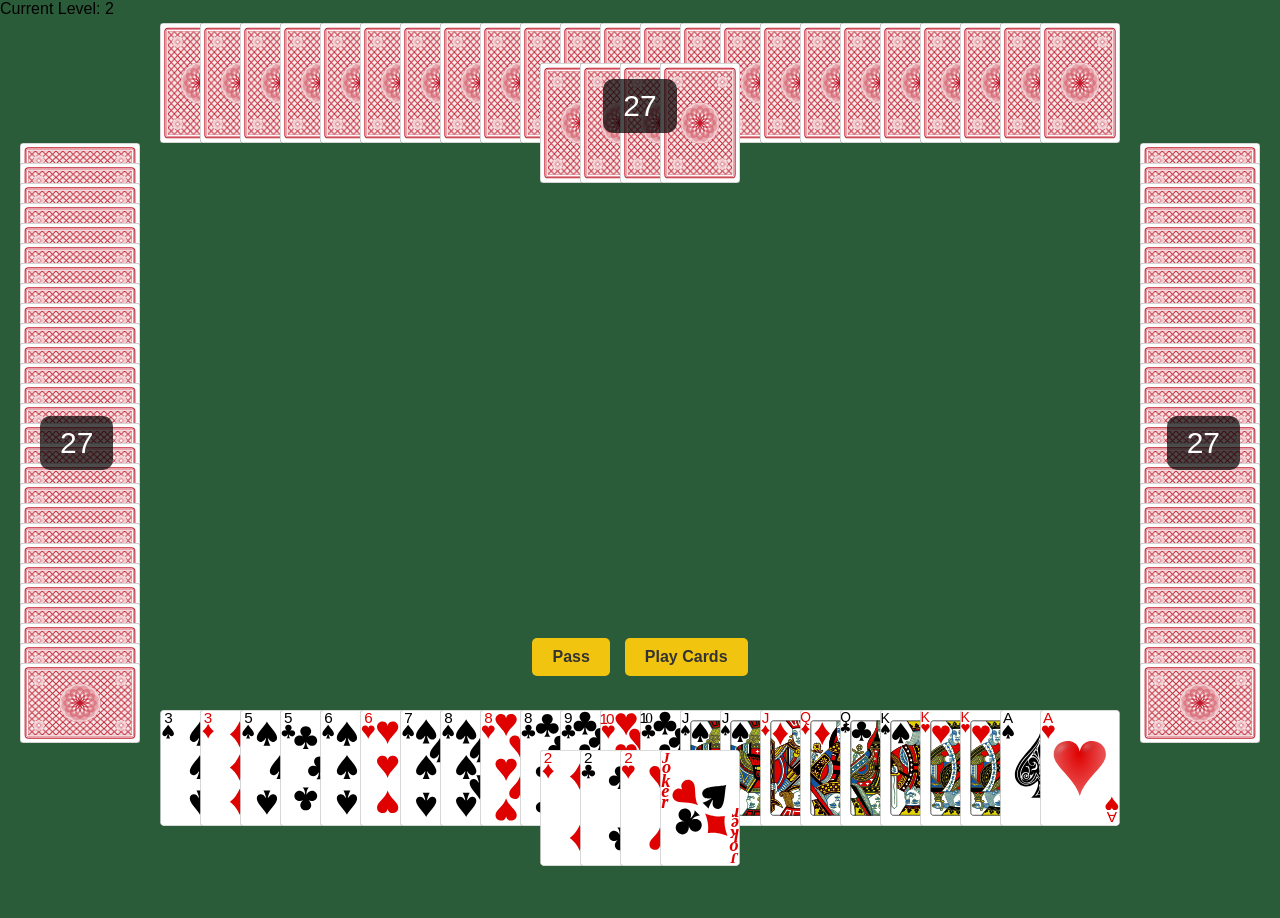
==== index.html @ 40f73562 "added card counts for opponents, bot full house move searching, fixing centering for top player" ====
<!DOCTYPE html>
<html lang="en">
  <head>
    <meta charset="UTF-8">
    <meta name="viewport" content="width=device-width, initial-scale=1.0">
    <title>Guan Dan</title>
    <link rel="stylesheet" href="styles/table.css">
    <link rel="stylesheet" href="styles/cards.css">
  </head>
  <body>
    <div>Current Level: 2</div>

    <main id="game-container">
      <div id="player-top" class="player-area opponent">
        <div id="count-top" class="card-count"></div>
      </div>
      <div id="player-left" class="player-area opponent">
        <div id="count-left" class="card-count"></div>
      </div>
      <div id="player-right" class="player-area opponent">
        <div id="count-right" class="card-count"></div>
      </div>

      <div id="center-table">
        <p id="trick-player"></p>
        <div id="trick-pile"></div>
        <p id="trick-info"></p> 
      </div>

      <div id="player-bottom" class="player-area human">
        <div id="hand-container"></div>
        
        <div id="action-bar">
          <button id="button-pass" class="action-button">Pass</button>
          <button id="button-play" class="action-button">Play Cards</button>
        </div>
      </div>
    </main>
    <script src="scripts/ui.js" type="module"></script>
  </body>
</html>
---- styles/table.css ----
body {
  background-color: #2b5c3a;
  margin: 0;
  padding: 0;
  overflow: hidden;
  font-family: Arial, Helvetica, sans-serif;
}

#game-container {
  display: grid;
  grid-template-columns: 150px 1fr 150px;
  grid-template-rows: 150px 1fr auto; 
  grid-template-areas:
    ". top ."
    "left center right"
    ". bottom .";
  height: 100vh;
  width: 100vw;
}

#player-top { grid-area: top; }
#player-left { grid-area: left; }
#player-right { grid-area: right; }
#center-table { 
  grid-area: center; 
  display: flex;
  flex-direction: column;
  justify-content: center;
  align-items: center;
}
#player-bottom { 
  grid-area: bottom;
  align-items: flex-end;
  padding-bottom: 50px;
}

.player-area {
  display: flex;
  justify-content: center;
  align-items: center;
  position: relative;

  min-width: 0;
  min-height: 0;

  width: 100%;
  height: 100%;

  box-sizing: border-box;
}

#player-left {
  justify-content: flex-start;
  padding-left: 40px;
}

#player-right {
  justify-content: flex-end;
  padding-right: 40px;
}

.horizontal-hand {
  display: flex;
  justify-content: center;
  flex-wrap: wrap;
  margin-top: 100px;
  width: 100%;
  margin-left: 40px;
}

.vertical-hand-right {
  display: flex;
  flex-direction: column;
  align-items: center;
  flex-wrap: wrap-reverse;

  height: 100%;
  padding-top: 100px;

  align-content: flex-start;
  justify-content: center;
}

.vertical-hand-left {
  display: flex;
  flex-direction: column;
  align-items: center;
  flex-wrap: wrap;

  height: 100%;
  padding-top: 100px;


  align-content: flex-start;
  justify-content: center;
}

#hand-container {
  display: flex;
  justify-content: center;
  flex-wrap: wrap;
  padding-top: 70px;
}

#action-bar {
  position: absolute;
  top: -80px;
  display: flex;
  gap: 15px;
}

.action-button {
  padding: 10px 20px;
  font-size: 16px;
  font-weight: bold;
  border: none;
  border-radius: 5px;
  background-color: #f1c40f;
  color: #333;
  cursor: pointer;
}

.action-button:hover {
  background-color: #f39c12;
}

#trick-pile {
  display: flex;
  justify-content: center;
  align-items: center;
  padding-top: -100px;
}

#trick-info,
#trick-player {
  color: white;
  font-size: 24px;
  font-weight: bold;
  letter-spacing: 2px;
  text-transform: uppercase;
}

.pass-indicator {
  position: absolute;
  color: white;
  font-weight: bold;
  font-size: 20px;
  letter-spacing: 2px;
  pointer-events: none;
}

#player-bottom .pass-indicator { top: -120px; }
#player-left .pass-indicator { right: -100px; }
#player-right .pass-indicator { left: -100px; }
#player-top .pass-indicator { top: 180px; }

.card-count {
  position: absolute;
  z-index: 20;
  font-size: 30px;
  background-color: rgba(0, 0, 0, 0.7);
  border-radius: 10px;
  color: white;
  padding: 10px 20px;
}

#player-top .card-count { bottom: 35px; }
---- styles/cards.css ----
.card {
  width: 80px;
  height: 120px;
  background-color: transparent;
  background-size: contain;
  background-repeat: no-repeat;
  background-position: center;
  margin-left: -40px;
  margin-top: -80px;
  cursor: pointer;
  position: relative;
  top: 0;
  transition: top 0.1s ease-out;
}

.card-back {
  width: 80px;
  height: 120px;
  background-color: white;
  background-image: url('../images/player_card_back_design_3_red.svg');
  background-size: 100% 100%;
  border-radius: 3px;
  cursor: default;
  position: relative;
  margin-left: -40px;
  margin-top: -80px;
}

.card.row-start {
  margin-left: 0;
}

.card-back-vertical {
  transform: rotate(90deg);
}

.card:hover {
  top: -15px;
}

.card.staged {
  top: -30px;
}

.card::after {
  content: '';
  position: absolute;
  left: 0;
  bottom: -30px;
  width: 100%;
  height: 30px; 
}

.vertical-hand-left .card-back,
.vertical-hand-right .card-back {
  margin-left: 0;
  margin-top: -100px;
}

.played-card {
  margin-left: 0;
  margin-top: 0;
  cursor: default;
  pointer-events: none;
}
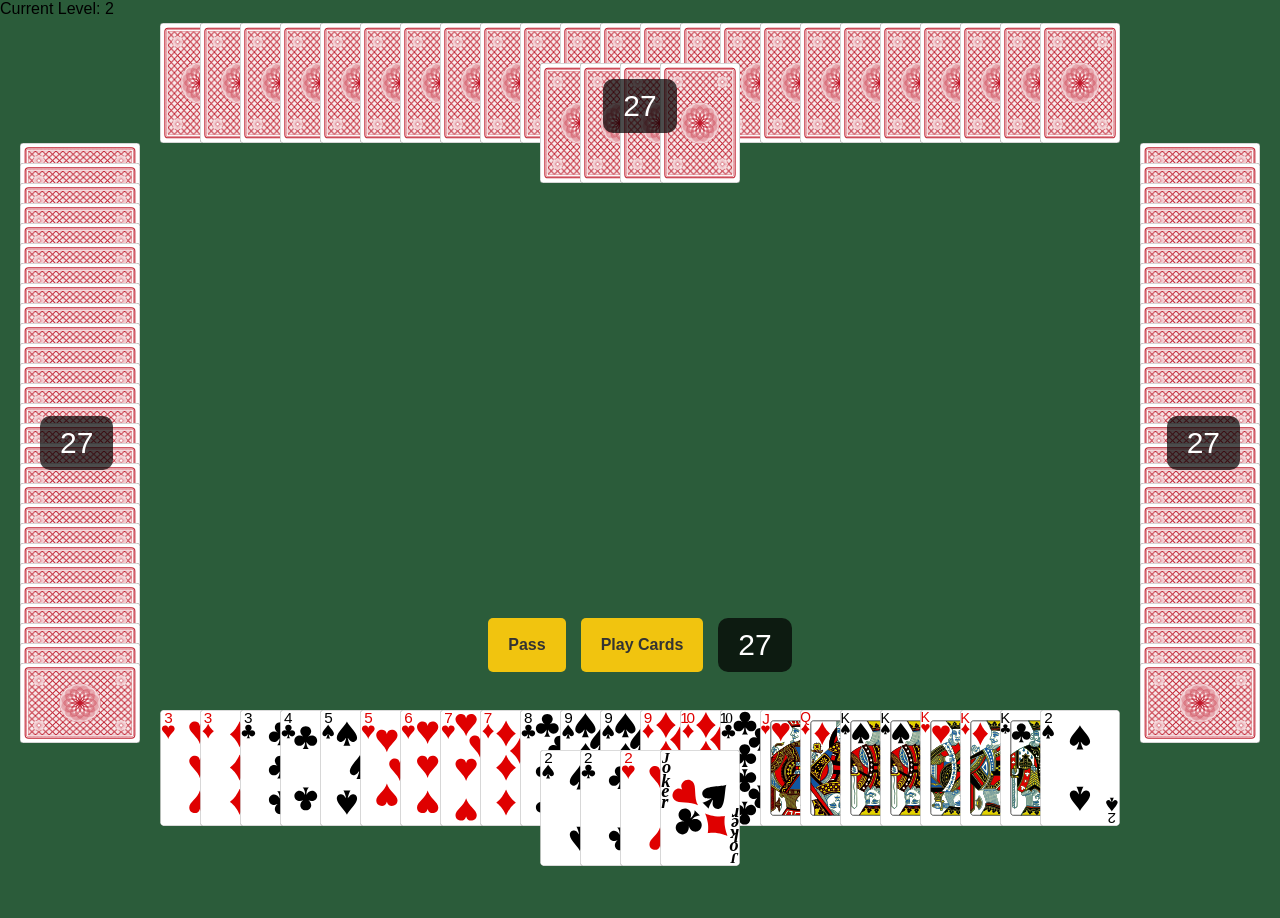
==== commit daf49368: "fix ambiguous full house wild card use" ====
--- a/index.html
+++ b/index.html
@@ -33,6 +33,7 @@
         <div id="action-bar">
           <button id="button-pass" class="action-button">Pass</button>
           <button id="button-play" class="action-button">Play Cards</button>
+          <div id="count-bottom" class="card-count"></div>
         </div>
       </div>
     </main>
--- a/styles/table.css
+++ b/styles/table.css
@@ -104,7 +104,7 @@
 
 #action-bar {
   position: absolute;
-  top: -80px;
+  top: -100px;
   display: flex;
   gap: 15px;
 }
@@ -164,4 +164,7 @@
   padding: 10px 20px;
 }
 
-#player-top .card-count { bottom: 35px; }+#player-top .card-count { bottom: 35px; }
+#player-bottom .card-count { 
+  position: static;
+}
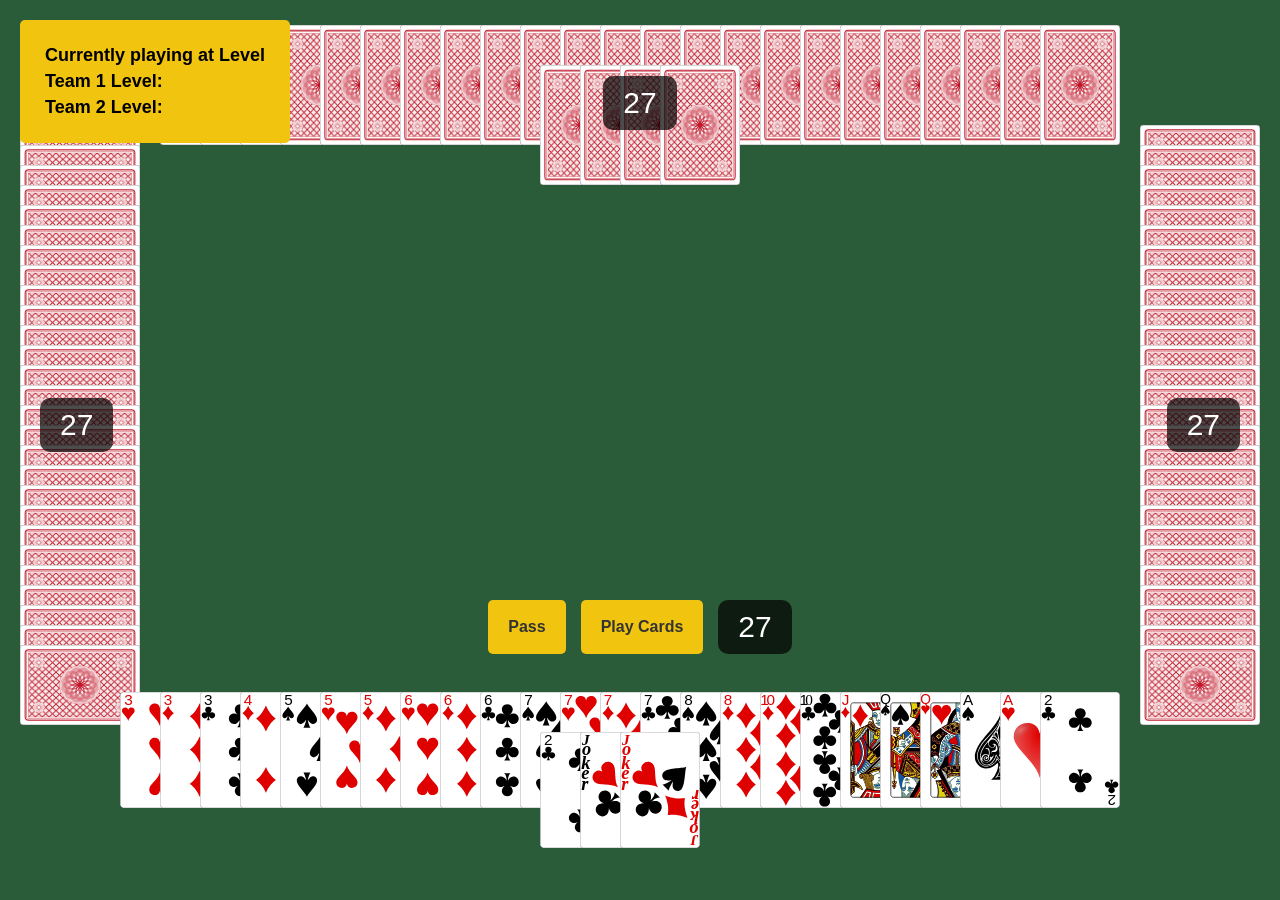
==== commit 960fa02a: "start leveling up system" ====
--- a/index.html
+++ b/index.html
@@ -8,7 +8,11 @@
     <link rel="stylesheet" href="styles/cards.css">
   </head>
   <body>
-    <div>Current Level: 2</div>
+    <div id="levels-container">
+      <div>Currently playing at Level</div>
+      <div>Team 1 Level:</div>
+      <div>Team 2 Level:</div>
+    </div>
 
     <main id="game-container">
       <div id="player-top" class="player-area opponent">
--- a/styles/table.css
+++ b/styles/table.css
@@ -63,7 +63,7 @@
   display: flex;
   justify-content: center;
   flex-wrap: wrap;
-  margin-top: 100px;
+  margin-top: 140px;
   width: 100%;
   margin-left: 40px;
 }
@@ -149,7 +149,7 @@
   pointer-events: none;
 }
 
-#player-bottom .pass-indicator { top: -120px; }
+#player-bottom .pass-indicator { top: -150px; }
 #player-left .pass-indicator { right: -100px; }
 #player-right .pass-indicator { left: -100px; }
 #player-top .pass-indicator { top: 180px; }
@@ -164,7 +164,22 @@
   padding: 10px 20px;
 }
 
-#player-top .card-count { bottom: 35px; }
+#player-top .card-count { bottom: 20px; }
 #player-bottom .card-count { 
   position: static;
+}
+
+#levels-container {
+  display: inline-flex;
+  flex-direction: column;
+  row-gap: 5px;
+  margin: 20px;
+  background-color: #f1c40f;
+  border-radius: 5px;
+  padding: 25px;
+  font-size: 18px;
+  font-weight: bold;
+  z-index: 100;
+
+  position: absolute;
 }
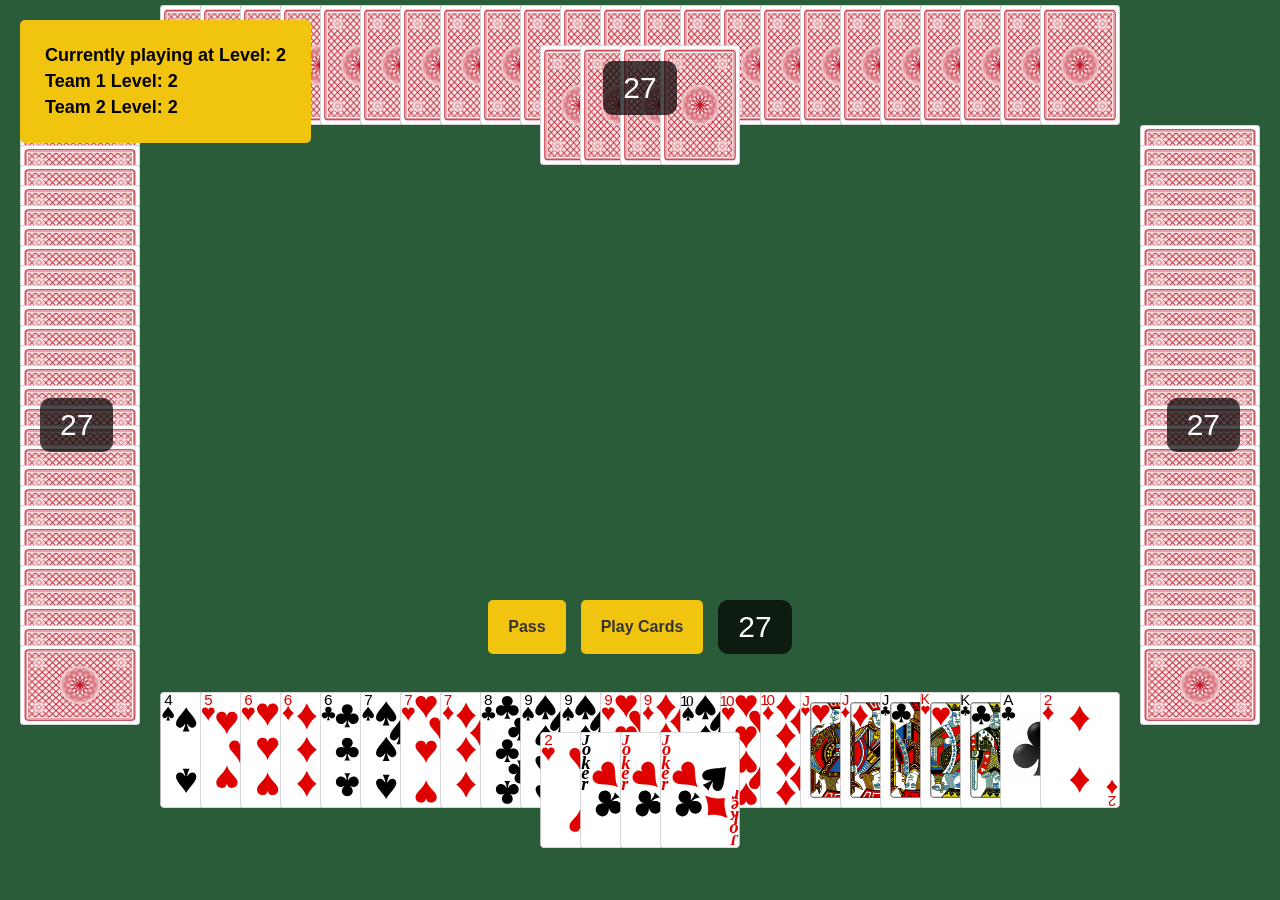
==== commit 32a056e6: "interactive level displays and start new round button appears to start a new round" ====
--- a/index.html
+++ b/index.html
@@ -9,9 +9,9 @@
   </head>
   <body>
     <div id="levels-container">
-      <div>Currently playing at Level</div>
-      <div>Team 1 Level:</div>
-      <div>Team 2 Level:</div>
+      <div id="ui-current-level">Currently playing at Level </div>
+      <div id="ui-team1-level">Team 1 Level: </div>
+      <div id="ui-team2-level">Team 2 Level: </div>
     </div>
 
     <main id="game-container">
@@ -37,6 +37,7 @@
         <div id="action-bar">
           <button id="button-pass" class="action-button">Pass</button>
           <button id="button-play" class="action-button">Play Cards</button>
+          <button id="button-next-round" class="action-button">Start Next Round</button>
           <div id="count-bottom" class="card-count"></div>
         </div>
       </div>
--- a/styles/table.css
+++ b/styles/table.css
@@ -63,7 +63,7 @@
   display: flex;
   justify-content: center;
   flex-wrap: wrap;
-  margin-top: 140px;
+  margin-top: 100px;
   width: 100%;
   margin-left: 40px;
 }
@@ -124,6 +124,16 @@
   background-color: #f39c12;
 }
 
+#button-next-round {
+  display: none;
+  background-color: #e74c3c;
+  color: white;
+}
+
+#button-next-round:hover {
+  background-color: #be1e1e;
+}
+
 #trick-pile {
   display: flex;
   justify-content: center;
@@ -164,7 +174,7 @@
   padding: 10px 20px;
 }
 
-#player-top .card-count { bottom: 20px; }
+#player-top .card-count { bottom: 35px; }
 #player-bottom .card-count { 
   position: static;
 }
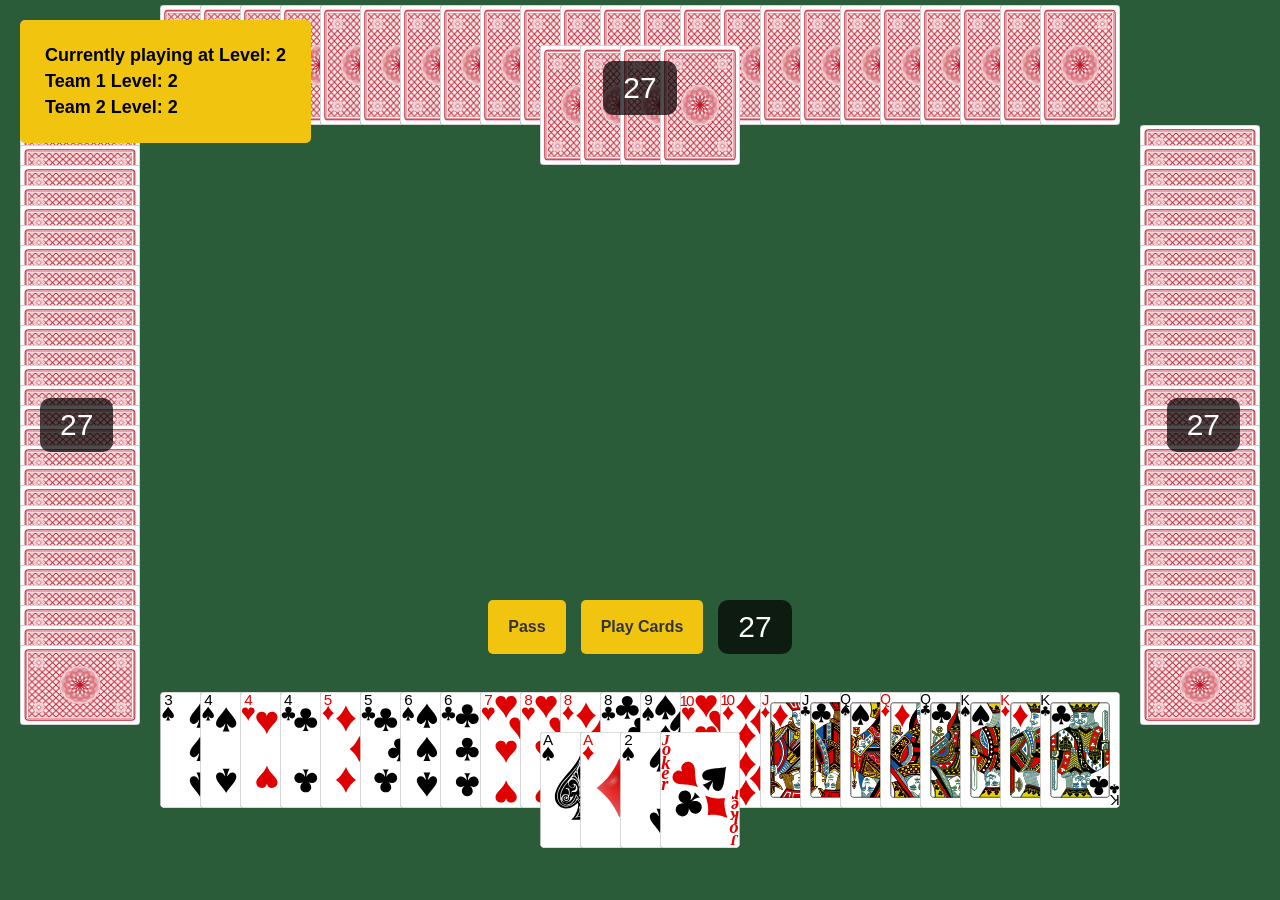
==== commit bd36e882: "rank indicators and victory banners" ====
--- a/index.html
+++ b/index.html
@@ -12,6 +12,11 @@
       <div id="ui-current-level">Currently playing at Level </div>
       <div id="ui-team1-level">Team 1 Level: </div>
       <div id="ui-team2-level">Team 2 Level: </div>
+    </div>
+
+    <div id="victory-banner">
+      <h1 id="victory-title">TEAM X WINS!</h1>
+      <p id="victory-subtitle">Promoted Y Level(s)!</p>
     </div>
 
     <main id="game-container">
--- a/styles/table.css
+++ b/styles/table.css
@@ -192,4 +192,41 @@
   z-index: 100;
 
   position: absolute;
+}
+
+.rank-indicator {
+  position: absolute;
+  z-index: 50;
+  font-size: 32px;
+  font-weight: bold;
+  padding: 20px 25px;
+  border-radius: 50%;
+  border: 4px solid white;
+  pointer-events: none;
+}
+
+#player-top .rank-indicator { top: 30%; }
+#player-bottom .rank-indicator { bottom: 30%; }
+
+#victory-banner {
+  display: none;
+  position: absolute;
+  top: 23%;
+  left: 50%;
+  transform: translate(-50%, -50%);
+  background-color: rgba(0, 0, 0, 0.85);
+  color: #f1c40f;
+  padding: 10px 40px;
+  border-radius: 15px;
+
+  text-align: center;
+}
+
+#victory-title {
+  font-weight: bold;
+  letter-spacing: 4px;
+}
+
+#victory-subtitle {
+  font-size: 18px;
 }
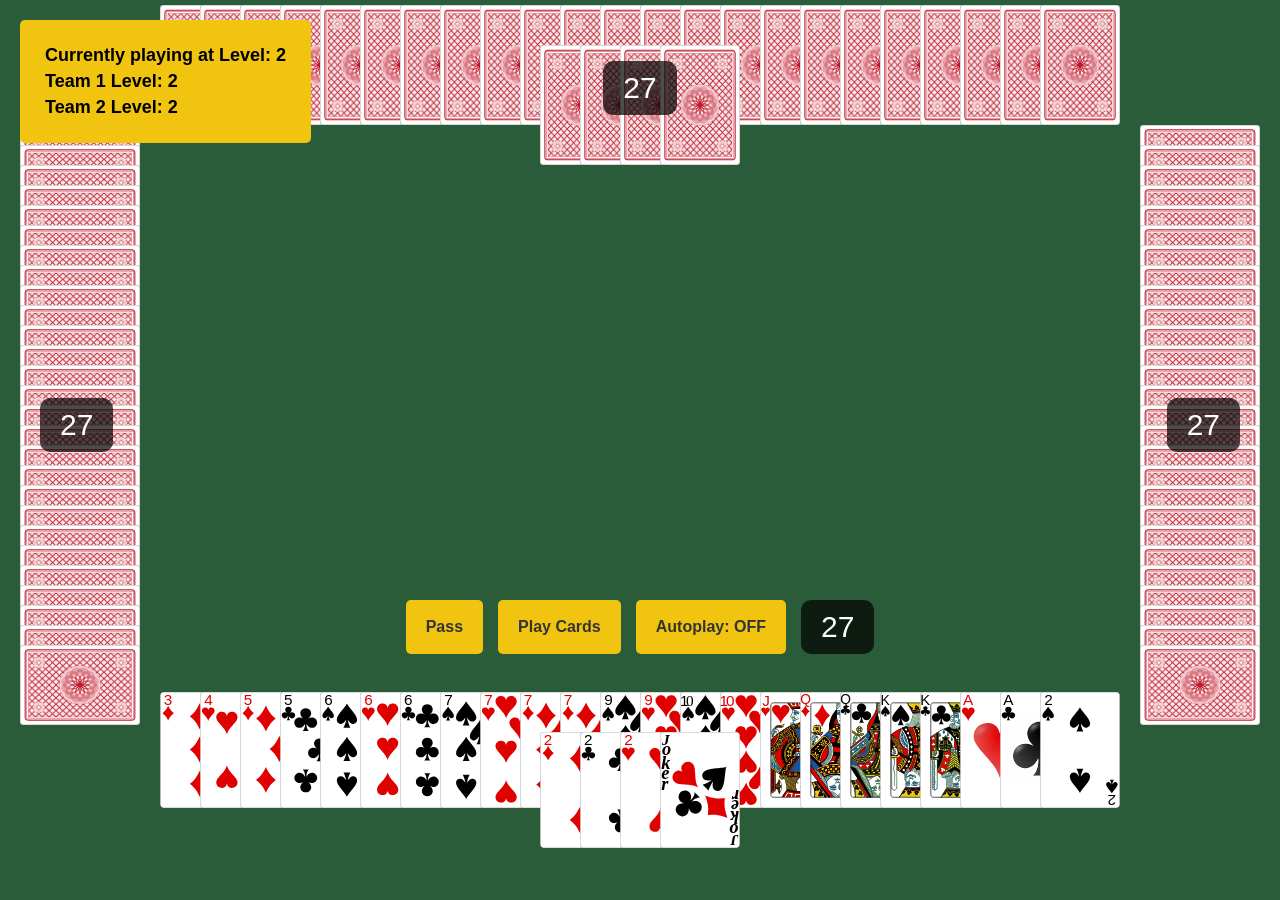
==== commit 76f30a72: "autoplay button" ====
--- a/index.html
+++ b/index.html
@@ -42,6 +42,9 @@
         <div id="action-bar">
           <button id="button-pass" class="action-button">Pass</button>
           <button id="button-play" class="action-button">Play Cards</button>
+
+          <button id="button-autoplay" class="action-button">Autoplay: OFF</button>
+
           <button id="button-next-round" class="action-button">Start Next Round</button>
           <div id="count-bottom" class="card-count"></div>
         </div>
--- a/styles/table.css
+++ b/styles/table.css
@@ -211,7 +211,7 @@
 #victory-banner {
   display: none;
   position: absolute;
-  top: 23%;
+  top: 28%;
   left: 50%;
   transform: translate(-50%, -50%);
   background-color: rgba(0, 0, 0, 0.85);
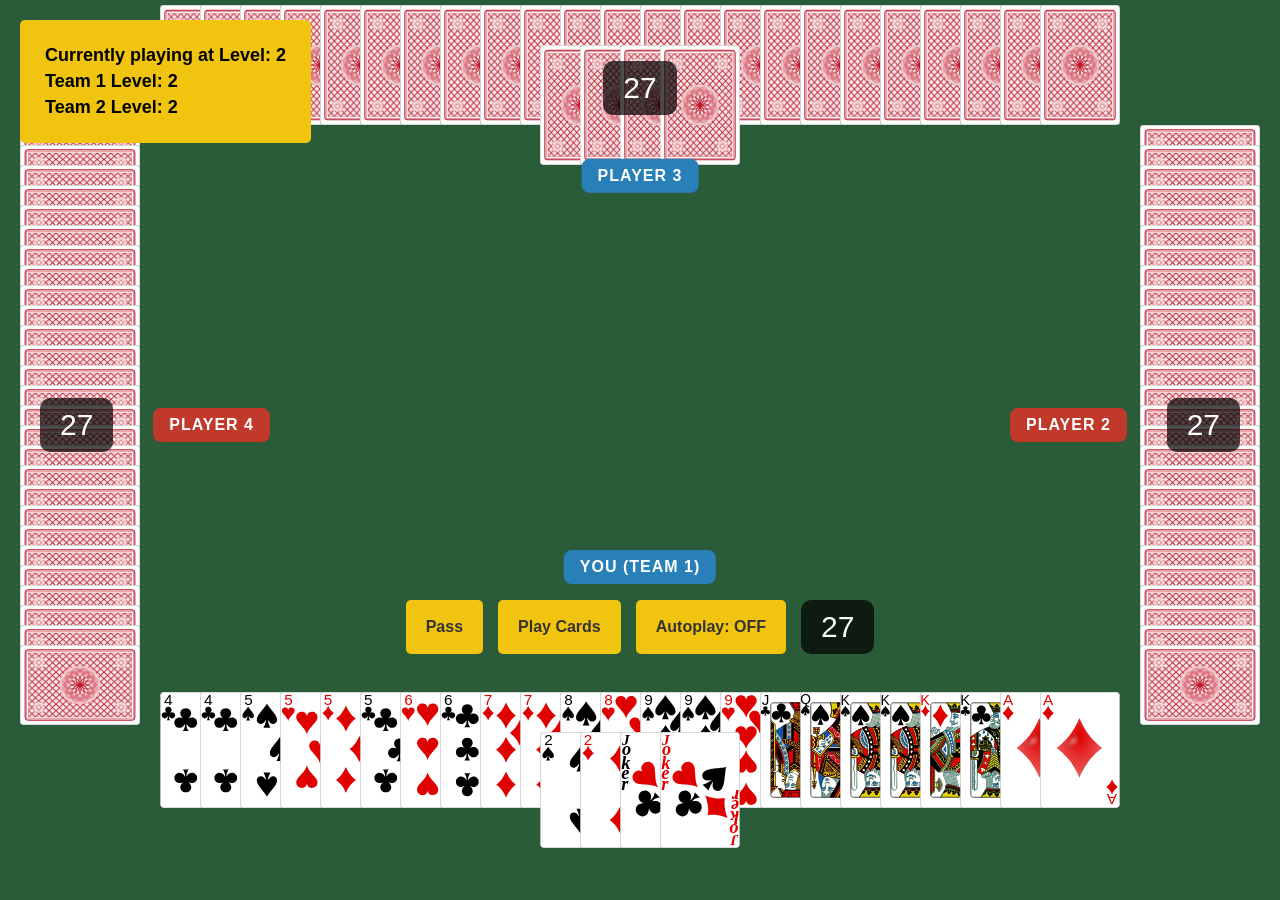
==== commit 433ce8dc: "added color coding for teams and player labels, readjusted pass icons" ====
--- a/index.html
+++ b/index.html
@@ -21,12 +21,15 @@
 
     <main id="game-container">
       <div id="player-top" class="player-area opponent">
+        <div class="player-label team-1">PLAYER 3</div>
         <div id="count-top" class="card-count"></div>
       </div>
       <div id="player-left" class="player-area opponent">
+        <div class="player-label team-2">PLAYER 4</div>
         <div id="count-left" class="card-count"></div>
       </div>
       <div id="player-right" class="player-area opponent">
+        <div class="player-label team-2">PLAYER 2</div>
         <div id="count-right" class="card-count"></div>
       </div>
 
@@ -37,6 +40,7 @@
       </div>
 
       <div id="player-bottom" class="player-area human">
+        <div class="player-label team-1">YOU (TEAM 1)</div>
         <div id="hand-container"></div>
         
         <div id="action-bar">
--- a/styles/table.css
+++ b/styles/table.css
@@ -27,6 +27,7 @@
   flex-direction: column;
   justify-content: center;
   align-items: center;
+  margin-bottom: 50px;
 }
 #player-bottom { 
   grid-area: bottom;
@@ -159,10 +160,16 @@
   pointer-events: none;
 }
 
-#player-bottom .pass-indicator { top: -150px; }
-#player-left .pass-indicator { right: -100px; }
-#player-right .pass-indicator { left: -100px; }
-#player-top .pass-indicator { top: 180px; }
+#player-bottom .pass-indicator { top: -180px; }
+#player-left .pass-indicator { 
+  right: -90px;
+  margin-bottom: 60px;
+ }
+#player-right .pass-indicator { 
+  left: -90px;
+  margin-bottom: 60px;
+}
+#player-top .pass-indicator { top: 200px; }
 
 .card-count {
   position: absolute;
@@ -206,7 +213,9 @@
 }
 
 #player-top .rank-indicator { top: 30%; }
-#player-bottom .rank-indicator { bottom: 30%; }
+#player-bottom .rank-indicator { bottom: 40%; }
+#player-left .rank-indicator { left: 18%; }
+#player-right .rank-indicator { right: 18%; }
 
 #victory-banner {
   display: none;
@@ -229,4 +238,36 @@
 
 #victory-subtitle {
   font-size: 18px;
+}
+
+.player-label {
+  position: absolute;
+  z-index: 15;
+  padding: 8px 16px;
+  color: white;
+  border-radius: 8px;
+  font-weight: bold;
+  letter-spacing: 1px;
+  pointer-events: none;
+  white-space: nowrap;
+}
+
+.team-1 { background-color: #2980b9; }
+.team-2 { background-color: #c0392b; }
+
+#player-top .player-label {
+  top: 50px;
+  left: 50%;
+  transform: translate(-50%, 320%);
+}
+#player-left .player-label {
+  right: -80%;
+}
+#player-right .player-label {
+  left: -80%;
+}
+#player-bottom .player-label {
+  top: -150px;
+  left: 50%;
+  transform: translateX(-50%);
 }
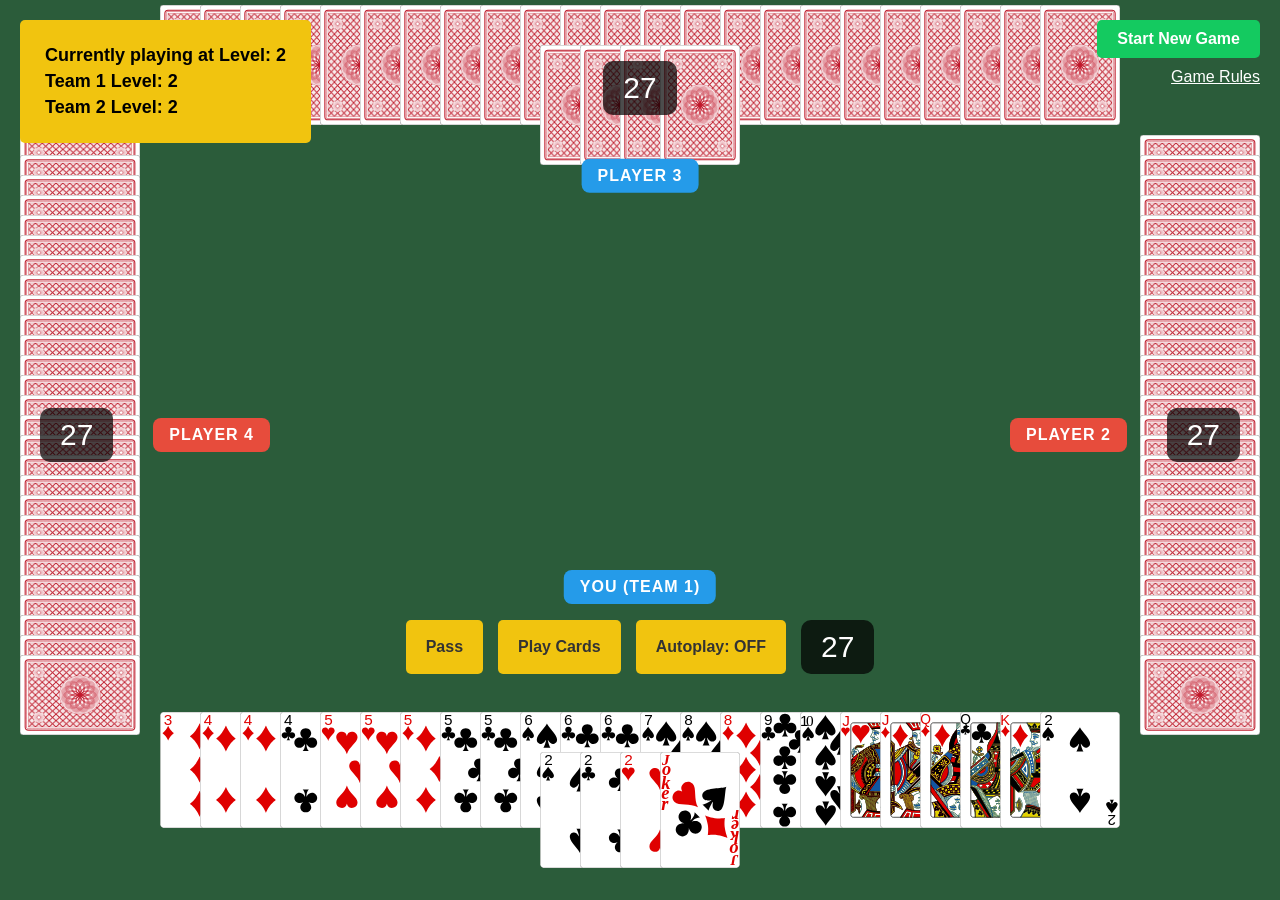
==== commit 1a805e52: "new game button, rules link, fixed card jittering when hovering the bottom of the screen" ====
--- a/index.html
+++ b/index.html
@@ -12,6 +12,11 @@
       <div id="ui-current-level">Currently playing at Level </div>
       <div id="ui-team1-level">Team 1 Level: </div>
       <div id="ui-team2-level">Team 2 Level: </div>
+    </div>
+
+    <div id="upper-left-container">
+      <button id="button-new-game" class="action-button">Start New Game</button>
+      <a id="rules-link" href="https://www.pagat.com/climbing/guan_dan.html" target="_blank">Game Rules</a>
     </div>
 
     <div id="victory-banner">
@@ -46,9 +51,7 @@
         <div id="action-bar">
           <button id="button-pass" class="action-button">Pass</button>
           <button id="button-play" class="action-button">Play Cards</button>
-
           <button id="button-autoplay" class="action-button">Autoplay: OFF</button>
-
           <button id="button-next-round" class="action-button">Start Next Round</button>
           <div id="count-bottom" class="card-count"></div>
         </div>
--- a/styles/table.css
+++ b/styles/table.css
@@ -32,7 +32,7 @@
 #player-bottom { 
   grid-area: bottom;
   align-items: flex-end;
-  padding-bottom: 50px;
+  padding-bottom: 30px;
 }
 
 .player-area {
@@ -252,8 +252,8 @@
   white-space: nowrap;
 }
 
-.team-1 { background-color: #2980b9; }
-.team-2 { background-color: #c0392b; }
+.team-1 { background-color: #259be9; }
+.team-2 { background-color: #e74c3c; }
 
 #player-top .player-label {
   top: 50px;
@@ -270,4 +270,28 @@
   top: -150px;
   left: 50%;
   transform: translateX(-50%);
+}
+
+#upper-left-container {
+  position: absolute;
+  right: 20px;
+  top: 20px;
+  display: grid;
+  justify-items: end;
+  row-gap: 10px;
+  z-index: 50;
+}
+
+#button-new-game {
+  background-color: #14ca60;
+  color: white;
+}
+
+#button-new-game:hover {
+  background-color: #0ea04b;
+  color: white;
+}
+
+#rules-link {
+  color: white;
 }
--- a/styles/cards.css
+++ b/styles/cards.css
@@ -46,8 +46,18 @@
   content: '';
   position: absolute;
   left: 0;
+  bottom: 0;
+  width: 100%;
+  height: 0; 
+}
+
+.card:hover::after {
+  bottom: -15px;
+  height: 15px; 
+}
+
+.card.staged::after {
   bottom: -30px;
-  width: 100%;
   height: 30px; 
 }
 
